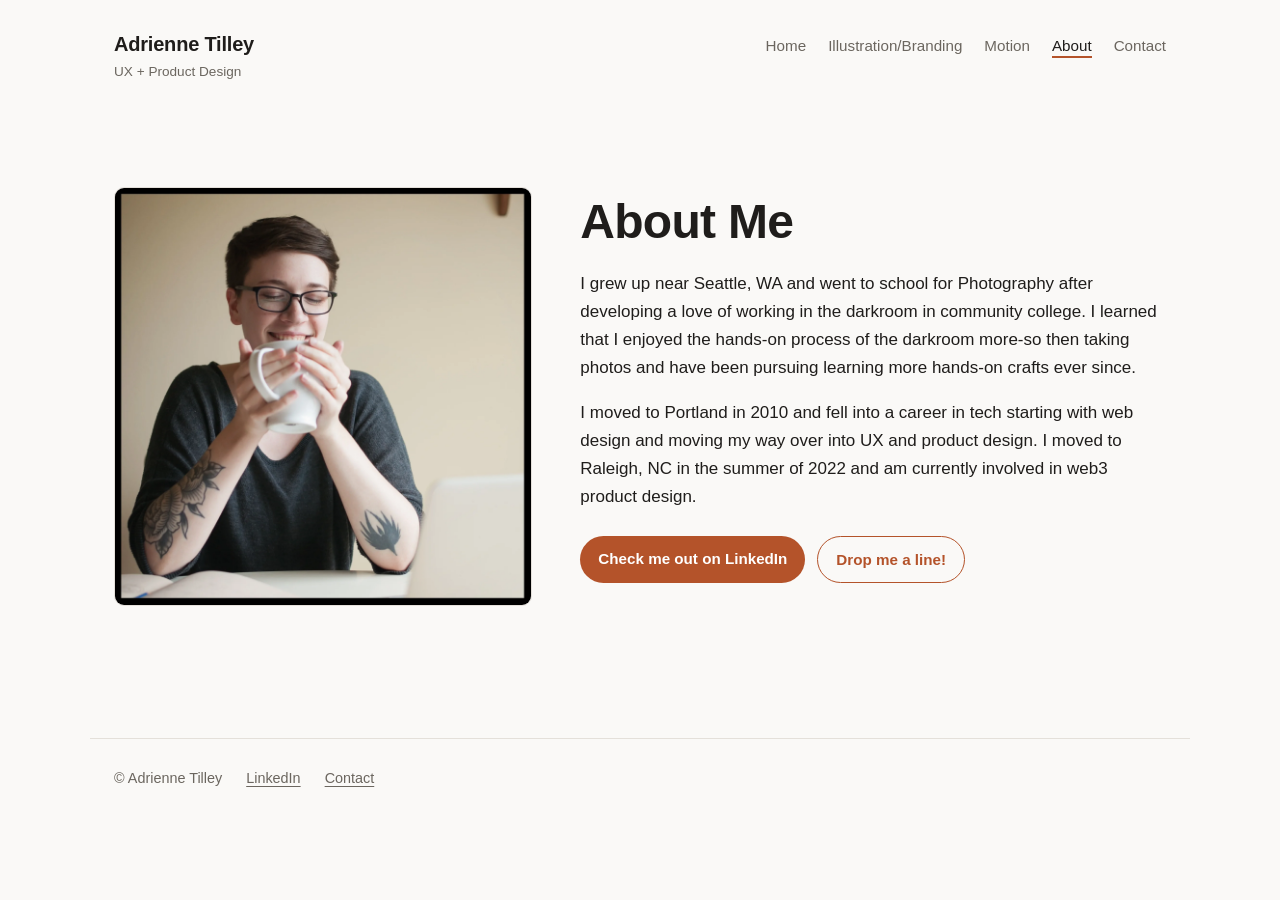
==== about-me/index.html @ 9aed9dcc "Replace old project with static port of adrienne.fyi Plain HTML/CSS port of the Squarespace site for" ====
<!doctype html>
<html lang="en">
<head>
<meta charset="utf-8">
<meta name="viewport" content="width=device-width, initial-scale=1">
<title>About — Adrienne Tilley</title>
<meta name="description" content="About Adrienne Tilley, UX and product designer based in Raleigh, NC.">
<meta property="og:title" content="About — Adrienne Tilley">
<meta property="og:description" content="About Adrienne Tilley, UX and product designer based in Raleigh, NC.">
<meta property="og:type" content="website">
<link rel="stylesheet" href="../style.css">
</head>
<body>
<header class="site-header">
  <a class="brand" href="../"><span class="name">Adrienne Tilley</span><span class="tag">UX + Product Design</span></a>
  <nav><a href="../">Home</a><a href="../illustration/">Illustration/Branding</a><a href="../motion/">Motion</a><a href="../about-me/" aria-current="page">About</a><a href="../contact-us/">Contact</a></nav>
</header>
<main>

<div class="about">
  <figure><img src="../images/adrienne-photo-154424.jpg" alt="Photo of Adrienne Tilley" loading="lazy"></figure>
  <div>
    <h1>About Me</h1>
    <p>I grew up near Seattle, WA and went to school for Photography after developing a love of working in the darkroom in community college. I learned that I enjoyed the hands-on process of the darkroom more-so then taking photos and have been pursuing learning more hands-on crafts ever since.</p>
    <p>I moved to Portland in 2010 and fell into a career in tech starting with web design and moving my way over into UX and product design. I moved to Raleigh, NC in the summer of 2022 and am currently involved in web3 product design.</p>
    <p class="actions"><a class="btn" href="https://www.linkedin.com/in/adrienne-tilley-713a1211a/">Check me out on LinkedIn</a> <a class="btn ghost" href="../contact-us/">Drop me a line!</a></p>
  </div>
</div>

</main>
<footer class="site-footer">
  <span>© Adrienne Tilley</span>
  <a href="https://www.linkedin.com/in/adrienne-tilley-713a1211a/">LinkedIn</a>
  <a href="../contact-us/">Contact</a>
</footer>
<script src="../lightbox.js" defer></script>
</body>
</html>
---- style.css ----
:root {
  --bg: #faf9f7;
  --surface: #ffffff;
  --text: #1f1d1b;
  --muted: #6b665f;
  --line: #e4e0da;
  --accent: #b4532a;
  --radius: 10px;
  --read: 720px;
  --wide: 1100px;
  color-scheme: light dark;
}
@media (prefers-color-scheme: dark) {
  :root {
    --bg: #161514;
    --surface: #1f1e1c;
    --text: #ece8e2;
    --muted: #a39d94;
    --line: #34312d;
    --accent: #e08559;
  }
}

* { box-sizing: border-box; }
html { -webkit-text-size-adjust: 100%; }
body {
  margin: 0;
  background: var(--bg);
  color: var(--text);
  font: 17px/1.65 -apple-system, BlinkMacSystemFont, "Segoe UI", Inter, Roboto, sans-serif;
}
a { color: var(--accent); text-underline-offset: 3px; }
img { max-width: 100%; height: auto; display: block; }

/* header */
.site-header {
  max-width: var(--wide);
  margin: 0 auto;
  padding: 28px 24px;
  display: flex;
  flex-wrap: wrap;
  gap: 16px 32px;
  align-items: baseline;
  justify-content: space-between;
}
.brand { text-decoration: none; color: var(--text); display: flex; flex-direction: column; }
.brand .name { font-weight: 700; font-size: 1.25rem; letter-spacing: -0.01em; }
.brand .tag { color: var(--muted); font-size: 0.85rem; }
.site-header nav { display: flex; flex-wrap: wrap; gap: 6px 22px; font-size: 0.95rem; }
.site-header nav a { color: var(--muted); text-decoration: none; }
.site-header nav a:hover, .site-header nav a[aria-current="page"] { color: var(--text); }
.site-header nav a[aria-current="page"] { box-shadow: inset 0 -2px 0 var(--accent); }

/* layout: text column, media wider */
main { max-width: var(--wide); margin: 0 auto; padding: 8px 24px 64px; }
main > *, main section > *, .job > * { max-width: var(--read); margin-left: auto; margin-right: auto; }
main figure, .grid, .masonry, .card, .about, .hero-media { max-width: var(--wide); }

h1, h2, h3, h4 { line-height: 1.2; letter-spacing: -0.015em; }
h1 { font-size: clamp(2rem, 5vw, 3rem); margin: 0.6em auto 0.4em; }
h2 { font-size: 1.6rem; margin-top: 2em; }
h3 { font-size: 1.2rem; margin-top: 1.8em; }
h4 { font-size: 1.05rem; margin-top: 1.6em; }
.lede { font-size: 1.15rem; color: var(--muted); }
.dates, .dates-inline { color: var(--muted); font-size: 0.9rem; font-weight: 400; }
.dates { margin-top: -0.4em; }
.dates-inline { margin-left: 0.4em; letter-spacing: 0; }
.org { color: var(--muted); font-weight: 400; }
.org::before { content: "· "; }
.hint { color: var(--muted); font-size: 0.9rem; }
hr { border: 0; border-top: 1px solid var(--line); margin: 3em auto; }

.section-title {
  font-size: 0.8rem; text-transform: uppercase; letter-spacing: 0.12em;
  color: var(--muted); border-top: 1px solid var(--line); padding-top: 1.2em; margin-top: 3.5em;
}
.job { margin: 2.5em 0; }
.job h3 { margin-top: 0; }

/* hero */
.hero { padding-top: 12px; }
.hero-media { margin: 0 auto 8px; }
.hero-media img { margin: 0 auto; max-height: 420px; width: auto; }

/* figures */
figure { margin: 2em auto; }
figure img { border-radius: var(--radius); border: 1px solid var(--line); background: var(--surface); width: 100%; }
figcaption { color: var(--muted); font-size: 0.88rem; margin-top: 0.6em; text-align: center; }
.zoom { cursor: zoom-in; display: block; }

.grid { display: grid; gap: 16px; margin: 2em auto; }
.grid figure { margin: 0; }
.cols-2 { grid-template-columns: repeat(2, 1fr); }
.cols-3 { grid-template-columns: repeat(3, 1fr); }
.cols-4 { grid-template-columns: repeat(4, 1fr); }
@media (max-width: 720px) {
  .cols-3, .cols-4 { grid-template-columns: repeat(2, 1fr); }
}
@media (max-width: 480px) {
  .grid { grid-template-columns: 1fr; }
}

.masonry { columns: 3 280px; column-gap: 16px; margin: 2em auto; }
.masonry figure { break-inside: avoid; margin: 0 0 16px; }

/* project cards */
.card {
  display: block; margin: 1.5em auto; text-decoration: none; color: var(--text);
  border: 1px solid var(--line); border-radius: var(--radius); overflow: hidden; background: var(--surface);
  transition: transform .15s ease, box-shadow .15s ease;
}
.card:hover { transform: translateY(-2px); box-shadow: 0 8px 24px rgba(0,0,0,.08); }
.card img { width: 100%; }
.card-label { display: flex; justify-content: space-between; gap: 12px; padding: 14px 18px; font-weight: 600; }
.card-label .arrow { color: var(--accent); white-space: nowrap; }

/* facts list */
.facts { display: grid; gap: 12px; margin: 1.5em auto; }
.facts div { border-left: 3px solid var(--accent); padding-left: 14px; }
.facts dt { font-size: 0.8rem; text-transform: uppercase; letter-spacing: 0.08em; color: var(--muted); }
.facts dd { margin: 0; }

/* about / contact */
.about { display: grid; grid-template-columns: minmax(0, 1fr) minmax(0, 1.4fr); gap: 48px; align-items: center; margin: 2em auto; }
.about h1 { margin-top: 0; }
@media (max-width: 760px) { .about { grid-template-columns: 1fr; gap: 16px; } }
.actions { display: flex; flex-wrap: wrap; gap: 12px; margin-top: 1.5em; }
.btn { display: inline-block; padding: 10px 18px; border-radius: 999px; background: var(--accent); color: #fff; text-decoration: none; font-weight: 600; font-size: 0.95rem; }
.btn.ghost { background: transparent; color: var(--accent); border: 1.5px solid var(--accent); }

/* motion placeholders */
.video-placeholder {
  aspect-ratio: 16 / 9; display: grid; place-items: center; border-radius: var(--radius);
  background: var(--surface); border: 1px dashed var(--line); color: var(--muted);
}
.video iframe { width: 100%; aspect-ratio: 16 / 9; height: auto; border: 0; border-radius: var(--radius); }

/* footer */
.site-footer {
  max-width: var(--wide); margin: 0 auto; padding: 28px 24px 40px; border-top: 1px solid var(--line);
  display: flex; flex-wrap: wrap; gap: 8px 24px; color: var(--muted); font-size: 0.9rem;
}
.site-footer a { color: var(--muted); }

/* lightbox */
.lightbox {
  position: fixed; inset: 0; background: rgba(10,10,10,.88); display: grid; place-items: center;
  padding: 24px; z-index: 100; cursor: zoom-out;
}
.lightbox img { max-width: 100%; max-height: 100%; width: auto; border-radius: 6px; }
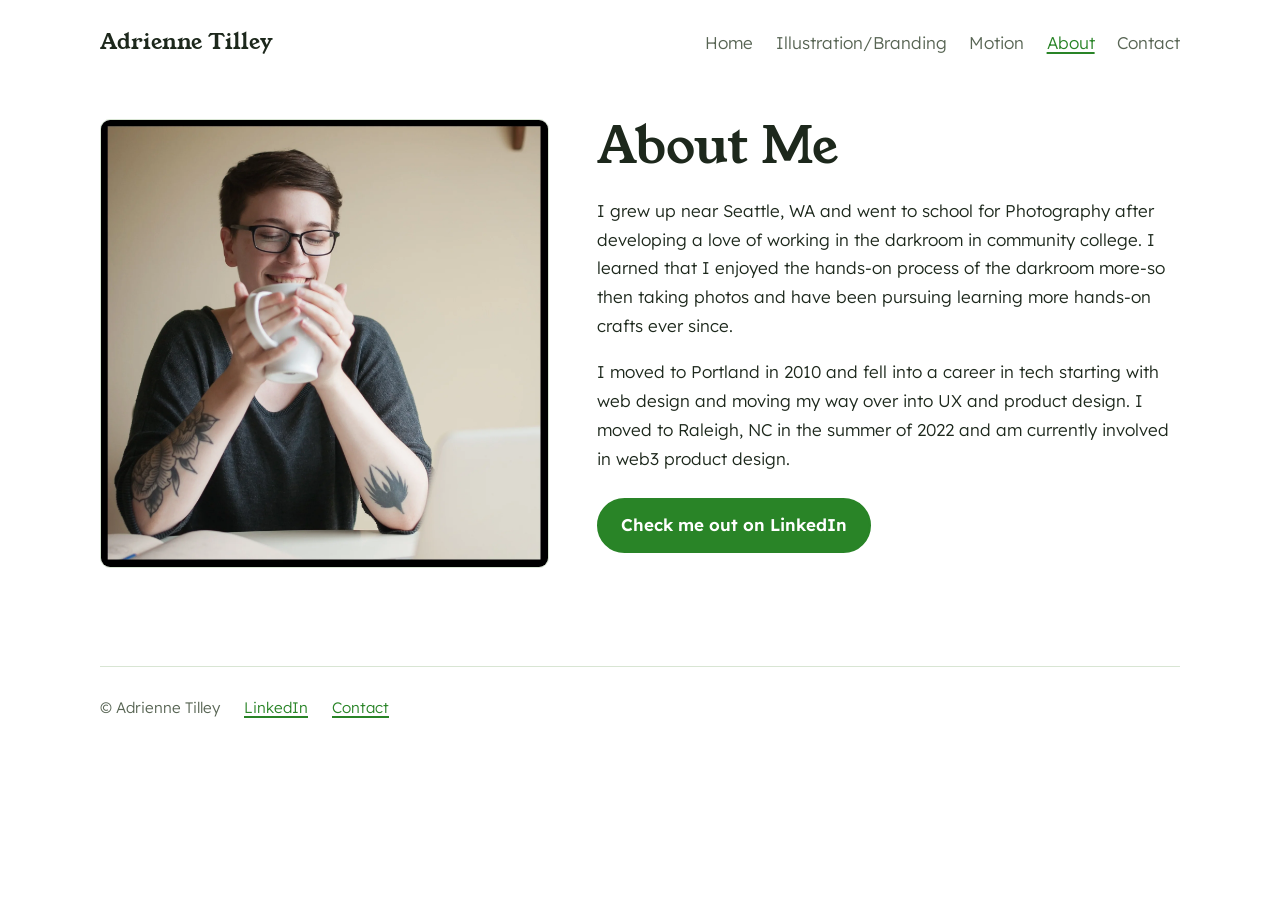
==== commit 41025ab8: "Refresh site design around the waving-cats illustration Light-only theme using the drawing's ink gre" ====
--- a/about-me/index.html
+++ b/about-me/index.html
@@ -8,11 +8,14 @@
 <meta property="og:title" content="About — Adrienne Tilley">
 <meta property="og:description" content="About Adrienne Tilley, UX and product designer based in Raleigh, NC.">
 <meta property="og:type" content="website">
+<link rel="preconnect" href="https://fonts.googleapis.com">
+<link rel="preconnect" href="https://fonts.gstatic.com" crossorigin>
+<link rel="stylesheet" href="https://fonts.googleapis.com/css2?family=Lexend:wght@300;400;600&family=Young+Serif&display=swap">
 <link rel="stylesheet" href="../style.css">
 </head>
 <body>
 <header class="site-header">
-  <a class="brand" href="../"><span class="name">Adrienne Tilley</span><span class="tag">UX + Product Design</span></a>
+  <a class="brand" href="../">Adrienne Tilley</a>
   <nav><a href="../">Home</a><a href="../illustration/">Illustration/Branding</a><a href="../motion/">Motion</a><a href="../about-me/" aria-current="page">About</a><a href="../contact-us/">Contact</a></nav>
 </header>
 <main>
@@ -23,7 +26,7 @@
     <h1>About Me</h1>
     <p>I grew up near Seattle, WA and went to school for Photography after developing a love of working in the darkroom in community college. I learned that I enjoyed the hands-on process of the darkroom more-so then taking photos and have been pursuing learning more hands-on crafts ever since.</p>
     <p>I moved to Portland in 2010 and fell into a career in tech starting with web design and moving my way over into UX and product design. I moved to Raleigh, NC in the summer of 2022 and am currently involved in web3 product design.</p>
-    <p class="actions"><a class="btn" href="https://www.linkedin.com/in/adrienne-tilley-713a1211a/">Check me out on LinkedIn</a> <a class="btn ghost" href="../contact-us/">Drop me a line!</a></p>
+    <p class="actions"><a class="btn" href="https://www.linkedin.com/in/adrienne-tilley-713a1211a/">Check me out on LinkedIn</a></p>
   </div>
 </div>
 
--- a/style.css
+++ b/style.css
@@ -1,150 +1,180 @@
+/* adrienne.fyi — colors pulled from the waving-cats drawing */
 :root {
-  --bg: #faf9f7;
-  --surface: #ffffff;
-  --text: #1f1d1b;
-  --muted: #6b665f;
-  --line: #e4e0da;
-  --accent: #b4532a;
-  --radius: 10px;
-  --read: 720px;
-  --wide: 1100px;
-  color-scheme: light dark;
-}
-@media (prefers-color-scheme: dark) {
-  :root {
-    --bg: #161514;
-    --surface: #1f1e1c;
-    --text: #ece8e2;
-    --muted: #a39d94;
-    --line: #34312d;
-    --accent: #e08559;
-  }
+  --paper: #ffffff;      /* matches the GIF background exactly */
+  --ink: #298427;        /* the drawing's line color */
+  --ink-deep: #1c6a1b;   /* hover / pressed */
+  --text: #1d281c;       /* green-tinted near-black */
+  --muted: #586554;
+  --rule: #d8e5d3;
+  --wash: #f1f7ee;
+  --round: 18px;         /* echoes the soft, round cat heads */
+  --read: 40rem;
+  --wide: 70rem;
+  --serif: "Young Serif", Georgia, serif;
+  --sans: "Lexend", -apple-system, "Segoe UI", sans-serif;
+  color-scheme: light;
 }
 
 * { box-sizing: border-box; }
 html { -webkit-text-size-adjust: 100%; }
 body {
   margin: 0;
-  background: var(--bg);
+  background: var(--paper);
   color: var(--text);
-  font: 17px/1.65 -apple-system, BlinkMacSystemFont, "Segoe UI", Inter, Roboto, sans-serif;
+  font: 300 1.0625rem/1.7 var(--sans);
 }
-a { color: var(--accent); text-underline-offset: 3px; }
 img { max-width: 100%; height: auto; display: block; }
 
-/* header */
+a { color: var(--ink); text-decoration-thickness: 1.5px; text-underline-offset: 0.2em; }
+a:hover { color: var(--ink-deep); text-decoration-thickness: 2.5px; }
+:focus-visible { outline: 2.5px solid var(--ink); outline-offset: 3px; border-radius: 4px; }
+
+h1, h2, h3, h4 { font-family: var(--serif); font-weight: 400; line-height: 1.15; color: var(--text); }
+h1 { font-size: clamp(2.2rem, 5vw, 3.2rem); margin: 1.2em 0 0.4em; }
+h2 { font-size: 1.75rem; margin: 2.2em 0 0.6em; }
+h3 { font-size: 1.3rem; margin: 1.8em 0 0.4em; }
+h4 { font-size: 1.1rem; margin: 1.6em 0 0.3em; }
+p, ul, ol { margin: 0 0 1em; }
+li { margin-bottom: 0.4em; }
+strong, b { font-weight: 600; }
+hr { border: 0; border-top: 1.5px solid var(--rule); margin: 3.5em 0; }
+
+/* ---------- header ---------- */
 .site-header {
   max-width: var(--wide);
   margin: 0 auto;
-  padding: 28px 24px;
+  padding: 1.5rem 1.25rem;
   display: flex;
   flex-wrap: wrap;
-  gap: 16px 32px;
   align-items: baseline;
   justify-content: space-between;
+  gap: 0.75rem 2rem;
 }
-.brand { text-decoration: none; color: var(--text); display: flex; flex-direction: column; }
-.brand .name { font-weight: 700; font-size: 1.25rem; letter-spacing: -0.01em; }
-.brand .tag { color: var(--muted); font-size: 0.85rem; }
-.site-header nav { display: flex; flex-wrap: wrap; gap: 6px 22px; font-size: 0.95rem; }
-.site-header nav a { color: var(--muted); text-decoration: none; }
-.site-header nav a:hover, .site-header nav a[aria-current="page"] { color: var(--text); }
-.site-header nav a[aria-current="page"] { box-shadow: inset 0 -2px 0 var(--accent); }
+.site-header.is-home { justify-content: flex-end; }
+.brand { font-family: var(--serif); font-size: 1.35rem; color: var(--text); text-decoration: none; }
+.brand:hover { color: var(--ink); }
+.site-header nav { display: flex; flex-wrap: wrap; gap: 0.25rem 1.4rem; }
+.site-header nav a { color: var(--muted); text-decoration: none; padding: 0.2em 0; }
+.site-header nav a:hover { color: var(--ink); }
+.site-header nav a[aria-current="page"] { color: var(--ink); text-decoration: underline; text-decoration-thickness: 2px; }
 
-/* layout: text column, media wider */
-main { max-width: var(--wide); margin: 0 auto; padding: 8px 24px 64px; }
-main > *, main section > *, .job > * { max-width: var(--read); margin-left: auto; margin-right: auto; }
-main figure, .grid, .masonry, .card, .about, .hero-media { max-width: var(--wide); }
+/* ---------- main column ---------- */
+main { max-width: var(--wide); margin: 0 auto; padding: 0 1.25rem 4rem; }
+main > :where(h1, h2, h3, h4, p, ul, ol, dl, hr) { max-width: var(--read); }
 
-h1, h2, h3, h4 { line-height: 1.2; letter-spacing: -0.015em; }
-h1 { font-size: clamp(2rem, 5vw, 3rem); margin: 0.6em auto 0.4em; }
-h2 { font-size: 1.6rem; margin-top: 2em; }
-h3 { font-size: 1.2rem; margin-top: 1.8em; }
-h4 { font-size: 1.05rem; margin-top: 1.6em; }
-.lede { font-size: 1.15rem; color: var(--muted); }
-.dates, .dates-inline { color: var(--muted); font-size: 0.9rem; font-weight: 400; }
-.dates { margin-top: -0.4em; }
-.dates-inline { margin-left: 0.4em; letter-spacing: 0; }
-.org { color: var(--muted); font-weight: 400; }
-.org::before { content: "· "; }
-.hint { color: var(--muted); font-size: 0.9rem; }
-hr { border: 0; border-top: 1px solid var(--line); margin: 3em auto; }
+/* ---------- home hero ---------- */
+.hero { padding: 1rem 0 0; max-width: var(--read); }
+.hero-cats { width: min(100%, 25rem); margin-left: -0.6rem; }
+.hero-name { font-size: clamp(2.8rem, 8vw, 4.4rem); margin: 0.35em 0 0; letter-spacing: -0.01em; }
+.hero-role { font-family: var(--serif); font-size: 1.35rem; color: var(--ink); margin: 0.25em 0 1.1em; }
+.lede { font-size: 1.2rem; line-height: 1.6; color: var(--muted); max-width: var(--read); }
 
-.section-title {
-  font-size: 0.8rem; text-transform: uppercase; letter-spacing: 0.12em;
-  color: var(--muted); border-top: 1px solid var(--line); padding-top: 1.2em; margin-top: 3.5em;
+/* ---------- timeline (home) ---------- */
+.section-title { font-size: 1.9rem; margin-top: 1.6em; padding-top: 0.9em; border-top: 1.5px solid var(--rule); max-width: none; }
+.job {
+  display: grid;
+  grid-template-columns: 10rem minmax(0, var(--read));
+  gap: 0 2.5rem;
+  margin: 2.6rem 0;
 }
-.job { margin: 2.5em 0; }
-.job h3 { margin-top: 0; }
+.when { color: var(--muted); font-size: 0.95rem; margin: 0.35em 0 0; }
+.what > h3 { margin-top: 0; }
+.what > :last-child { margin-bottom: 0; }
+.role { color: var(--ink); font-weight: 600; margin: -0.2em 0 0.7em; }
+@media (max-width: 760px) {
+  .job { grid-template-columns: 1fr; }
+  .when { margin: 0 0 0.3em; }
+}
 
-/* hero */
-.hero { padding-top: 12px; }
-.hero-media { margin: 0 auto 8px; }
-.hero-media img { margin: 0 auto; max-height: 420px; width: auto; }
+/* case-study links: outlined like the drawings */
+.case {
+  display: block;
+  margin: 1.5rem 0 0.5rem;
+  text-decoration: none;
+  color: var(--text);
+}
+.case img {
+  border: 2px solid var(--ink);
+  border-radius: var(--round);
+  background: var(--paper);
+}
+.case-label { display: block; font-family: var(--serif); font-size: 1.1rem; margin-top: 0.7rem; }
+.case-cta { color: var(--ink); text-decoration: underline; text-decoration-thickness: 1.5px; text-underline-offset: 0.2em; }
+.case:hover img { border-color: var(--ink-deep); border-width: 3px; margin: -1px; }
+.case:hover .case-cta { color: var(--ink-deep); text-decoration-thickness: 2.5px; }
 
-/* figures */
-figure { margin: 2em auto; }
-figure img { border-radius: var(--radius); border: 1px solid var(--line); background: var(--surface); width: 100%; }
-figcaption { color: var(--muted); font-size: 0.88rem; margin-top: 0.6em; text-align: center; }
+/* ---------- figures ---------- */
+figure { margin: 2.2rem 0; }
+.what figure { margin: 1.5rem 0; }
+figure img { width: 100%; border: 1.5px solid var(--rule); border-radius: 10px; background: var(--paper); }
+figcaption { color: var(--muted); font-size: 0.92rem; margin-top: 0.6rem; max-width: var(--read); }
 .zoom { cursor: zoom-in; display: block; }
 
-.grid { display: grid; gap: 16px; margin: 2em auto; }
+.grid { display: grid; gap: 1rem; margin: 2.2rem 0; }
 .grid figure { margin: 0; }
-.cols-2 { grid-template-columns: repeat(2, 1fr); }
-.cols-3 { grid-template-columns: repeat(3, 1fr); }
-.cols-4 { grid-template-columns: repeat(4, 1fr); }
-@media (max-width: 720px) {
-  .cols-3, .cols-4 { grid-template-columns: repeat(2, 1fr); }
+.cols-2 { grid-template-columns: repeat(2, minmax(0, 1fr)); }
+.cols-3 { grid-template-columns: repeat(3, minmax(0, 1fr)); }
+.cols-4 { grid-template-columns: repeat(4, minmax(0, 1fr)); }
+@media (max-width: 760px) { .cols-3, .cols-4 { grid-template-columns: repeat(2, minmax(0, 1fr)); } }
+@media (max-width: 480px) { .grid { grid-template-columns: 1fr; } }
+
+.masonry { columns: 3 17rem; column-gap: 1rem; margin: 2.2rem 0; }
+.masonry figure { break-inside: avoid; margin: 0 0 1rem; }
+
+.hint { color: var(--muted); }
+.dates-inline { font-family: var(--sans); font-size: 1rem; color: var(--muted); margin-left: 0.4em; }
+
+/* ---------- case study facts (Yeeter) ---------- */
+.facts { display: grid; gap: 1rem; margin: 1.5rem 0 2rem; padding: 1.25rem 1.5rem; background: var(--wash); border-radius: var(--round); }
+.facts dt { font-weight: 600; color: var(--ink); }
+.facts dd { margin: 0; }
+
+/* ---------- about / contact ---------- */
+.about {
+  display: grid;
+  grid-template-columns: minmax(0, 1fr) minmax(0, 1.3fr);
+  gap: 3rem;
+  align-items: center;
+  margin: 2rem 0;
 }
-@media (max-width: 480px) {
-  .grid { grid-template-columns: 1fr; }
+.about figure { margin: 0; }
+.about h1 { margin-top: 0; }
+@media (max-width: 760px) { .about { grid-template-columns: 1fr; gap: 1.5rem; } }
+.actions { display: flex; flex-wrap: wrap; gap: 0.75rem; margin-top: 1.5rem; }
+.btn {
+  display: inline-block;
+  padding: 0.65em 1.3em;
+  border: 2px solid var(--ink);
+  border-radius: 999px;
+  background: var(--ink);
+  color: #fff;
+  font-weight: 600;
+  text-decoration: none;
+}
+.btn:hover { background: var(--ink-deep); border-color: var(--ink-deep); color: #fff; }
+.btn.ghost { background: var(--paper); color: var(--ink); }
+.btn.ghost:hover { background: var(--wash); color: var(--ink-deep); }
+
+/* ---------- motion ---------- */
+.video-placeholder {
+  aspect-ratio: 16 / 9; display: grid; place-items: center;
+  border: 2px dashed var(--rule); border-radius: var(--round); color: var(--muted);
+}
+.video iframe { width: 100%; aspect-ratio: 16 / 9; height: auto; border: 0; border-radius: var(--round); }
+
+/* ---------- footer ---------- */
+.site-footer {
+  width: calc(100% - 2.5rem); max-width: calc(var(--wide) - 2.5rem); margin: 0 auto; padding: 1.75rem 0 2.5rem;
+  border-top: 1.5px solid var(--rule);
+  display: flex; flex-wrap: wrap; gap: 0.5rem 1.5rem; color: var(--muted); font-size: 0.95rem;
 }
 
-.masonry { columns: 3 280px; column-gap: 16px; margin: 2em auto; }
-.masonry figure { break-inside: avoid; margin: 0 0 16px; }
+/* ---------- lightbox ---------- */
+.lightbox {
+  position: fixed; inset: 0; z-index: 100; padding: 1.5rem;
+  display: grid; place-items: center; cursor: zoom-out;
+  background: rgba(255, 255, 255, 0.96);
+}
+.lightbox img { max-width: 100%; max-height: 100%; width: auto; border: 1.5px solid var(--rule); border-radius: 10px; }
 
-/* project cards */
-.card {
-  display: block; margin: 1.5em auto; text-decoration: none; color: var(--text);
-  border: 1px solid var(--line); border-radius: var(--radius); overflow: hidden; background: var(--surface);
-  transition: transform .15s ease, box-shadow .15s ease;
-}
-.card:hover { transform: translateY(-2px); box-shadow: 0 8px 24px rgba(0,0,0,.08); }
-.card img { width: 100%; }
-.card-label { display: flex; justify-content: space-between; gap: 12px; padding: 14px 18px; font-weight: 600; }
-.card-label .arrow { color: var(--accent); white-space: nowrap; }
-
-/* facts list */
-.facts { display: grid; gap: 12px; margin: 1.5em auto; }
-.facts div { border-left: 3px solid var(--accent); padding-left: 14px; }
-.facts dt { font-size: 0.8rem; text-transform: uppercase; letter-spacing: 0.08em; color: var(--muted); }
-.facts dd { margin: 0; }
-
-/* about / contact */
-.about { display: grid; grid-template-columns: minmax(0, 1fr) minmax(0, 1.4fr); gap: 48px; align-items: center; margin: 2em auto; }
-.about h1 { margin-top: 0; }
-@media (max-width: 760px) { .about { grid-template-columns: 1fr; gap: 16px; } }
-.actions { display: flex; flex-wrap: wrap; gap: 12px; margin-top: 1.5em; }
-.btn { display: inline-block; padding: 10px 18px; border-radius: 999px; background: var(--accent); color: #fff; text-decoration: none; font-weight: 600; font-size: 0.95rem; }
-.btn.ghost { background: transparent; color: var(--accent); border: 1.5px solid var(--accent); }
-
-/* motion placeholders */
-.video-placeholder {
-  aspect-ratio: 16 / 9; display: grid; place-items: center; border-radius: var(--radius);
-  background: var(--surface); border: 1px dashed var(--line); color: var(--muted);
-}
-.video iframe { width: 100%; aspect-ratio: 16 / 9; height: auto; border: 0; border-radius: var(--radius); }
-
-/* footer */
-.site-footer {
-  max-width: var(--wide); margin: 0 auto; padding: 28px 24px 40px; border-top: 1px solid var(--line);
-  display: flex; flex-wrap: wrap; gap: 8px 24px; color: var(--muted); font-size: 0.9rem;
-}
-.site-footer a { color: var(--muted); }
-
-/* lightbox */
-.lightbox {
-  position: fixed; inset: 0; background: rgba(10,10,10,.88); display: grid; place-items: center;
-  padding: 24px; z-index: 100; cursor: zoom-out;
-}
-.lightbox img { max-width: 100%; max-height: 100%; width: auto; border-radius: 6px; }
+@media (prefers-reduced-motion: reduce) { * { transition: none !important; } }
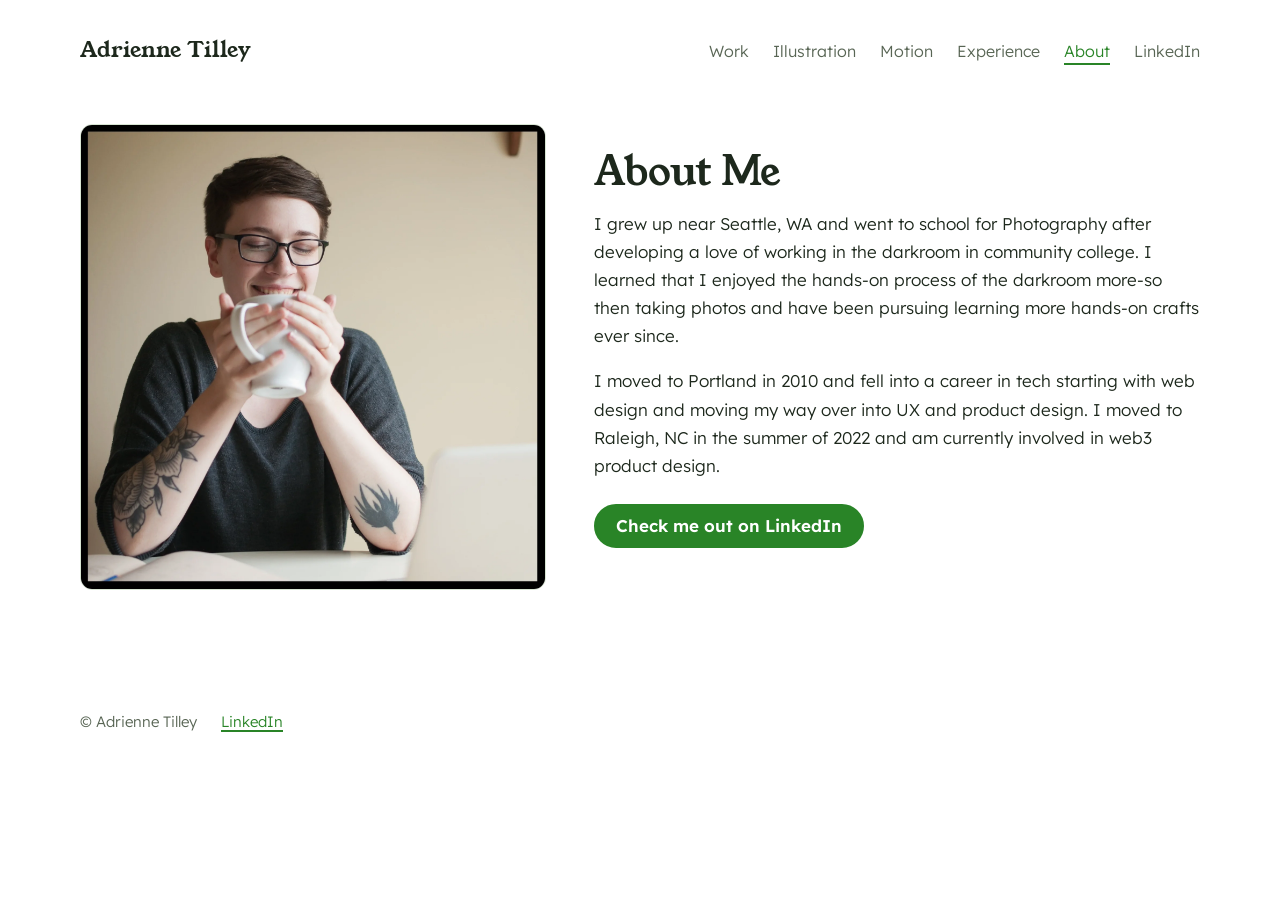
==== commit 8aad275b: "Ship homepage option D with shared header and mobile menu Case studies first with outcomes, sketchbo" ====
--- a/about-me/index.html
+++ b/about-me/index.html
@@ -14,11 +14,14 @@
 <link rel="stylesheet" href="../style.css">
 </head>
 <body>
-<header class="site-header">
-  <a class="brand" href="../">Adrienne Tilley</a>
-  <nav><a href="../">Home</a><a href="../illustration/">Illustration/Branding</a><a href="../motion/">Motion</a><a href="../about-me/" aria-current="page">About</a><a href="../contact-us/">Contact</a></nav>
+<header class="site-header"><div class="m-bar"><button type="button" class="m-open" aria-expanded="false" aria-controls="m-menu">Menu</button></div>
+<div class="m-menu" id="m-menu" hidden>
+  <div class="m-top"><button type="button" class="m-close"><svg aria-hidden="true" width="14" height="14" viewBox="0 0 14 14" fill="none" stroke="currentColor" stroke-width="2" stroke-linecap="round"><path d="M2 2l10 10M12 2L2 12"/></svg>Close</button></div>
+  <nav class="m-links" aria-label="Main"><a href="../#work" class="m-item">Work</a><a href="../illustration/" class="m-item">Illustration</a><a href="../motion/" class="m-item">Motion</a><a href="../#experience" class="m-item">Experience</a><a href="../about-me/" class="m-item" aria-current="page">About</a><a href="https://www.linkedin.com/in/adrienne-tilley-713a1211a/" class="m-item">LinkedIn</a></nav>
+</div>
+<div class="top"><a class="brand" href="../">Adrienne Tilley</a><nav class="d-nav" aria-label="Main"><a href="../#work">Work</a><a href="../illustration/">Illustration</a><a href="../motion/">Motion</a><a href="../#experience">Experience</a><a href="../about-me/" aria-current="page">About</a><a href="https://www.linkedin.com/in/adrienne-tilley-713a1211a/">LinkedIn</a></nav></div>
 </header>
-<main>
+<main class="inner">
 
 <div class="about">
   <figure><img src="../images/adrienne-photo-154424.jpg" alt="Photo of Adrienne Tilley" loading="lazy"></figure>
@@ -34,8 +37,7 @@
 <footer class="site-footer">
   <span>© Adrienne Tilley</span>
   <a href="https://www.linkedin.com/in/adrienne-tilley-713a1211a/">LinkedIn</a>
-  <a href="../contact-us/">Contact</a>
 </footer>
-<script src="../lightbox.js" defer></script>
+<script src="../site.js" defer></script>
 </body>
 </html>
--- a/style.css
+++ b/style.css
@@ -1,180 +1,248 @@
-/* adrienne.fyi — colors pulled from the waving-cats drawing */
+/* adrienne.fyi — option D. Colors from the waving-cats drawing. */
 :root {
-  --paper: #ffffff;      /* matches the GIF background exactly */
+  --paper: #ffffff;
   --ink: #298427;        /* the drawing's line color */
-  --ink-deep: #1c6a1b;   /* hover / pressed */
-  --text: #1d281c;       /* green-tinted near-black */
+  --ink-deep: #1c6a1b;
+  --text: #1d281c;
   --muted: #586554;
   --rule: #d8e5d3;
   --wash: #f1f7ee;
-  --round: 18px;         /* echoes the soft, round cat heads */
-  --read: 40rem;
-  --wide: 70rem;
   --serif: "Young Serif", Georgia, serif;
   --sans: "Lexend", -apple-system, "Segoe UI", sans-serif;
+  --col: 1120px;         /* one alignment edge for everything */
+  --gutter: 24px;
+  --section: 96px;
   color-scheme: light;
 }
+@media (max-width: 900px) {
+  :root { --gutter: 20px; --section: 56px; }
+}
 
 * { box-sizing: border-box; }
-html { -webkit-text-size-adjust: 100%; }
-body {
-  margin: 0;
-  background: var(--paper);
-  color: var(--text);
-  font: 300 1.0625rem/1.7 var(--sans);
-}
+html { -webkit-text-size-adjust: 100%; scroll-behavior: smooth; }
+@media (prefers-reduced-motion: reduce) { html { scroll-behavior: auto; } }
+body { margin: 0; overflow-x: clip; background: var(--paper); color: var(--text); font: 300 17px/1.65 var(--sans); }
 img { max-width: 100%; height: auto; display: block; }
-
 a { color: var(--ink); text-decoration-thickness: 1.5px; text-underline-offset: 0.2em; }
-a:hover { color: var(--ink-deep); text-decoration-thickness: 2.5px; }
+a:hover { color: var(--ink-deep); }
 :focus-visible { outline: 2.5px solid var(--ink); outline-offset: 3px; border-radius: 4px; }
-
-h1, h2, h3, h4 { font-family: var(--serif); font-weight: 400; line-height: 1.15; color: var(--text); }
-h1 { font-size: clamp(2.2rem, 5vw, 3.2rem); margin: 1.2em 0 0.4em; }
-h2 { font-size: 1.75rem; margin: 2.2em 0 0.6em; }
-h3 { font-size: 1.3rem; margin: 1.8em 0 0.4em; }
-h4 { font-size: 1.1rem; margin: 1.6em 0 0.3em; }
+strong, b { font-weight: 600; }
 p, ul, ol { margin: 0 0 1em; }
 li { margin-bottom: 0.4em; }
-strong, b { font-weight: 600; }
-hr { border: 0; border-top: 1.5px solid var(--rule); margin: 3.5em 0; }
+hr { border: 0; border-top: 1.5px solid var(--rule); margin: 56px 0; }
+
+/* type scale: H1 40 / H2 30 / H3 22 */
+h1, h2, h3, h4 { font-family: var(--serif); font-weight: 400; color: var(--text); text-wrap: balance; }
+h1 { font-size: 40px; line-height: 1.1; margin: 0 0 16px; }
+h2 { font-size: 30px; line-height: 1.2; margin: 56px 0 16px; }
+h3 { font-size: 22px; line-height: 1.25; margin: 40px 0 8px; }
+h4 { font-size: 18px; line-height: 1.3; margin: 32px 0 8px; }
+@media (max-width: 900px) {
+  h1 { font-size: 34px; }
+  h2 { font-size: 26px; }
+  h3 { font-size: 20px; }
+}
 
 /* ---------- header ---------- */
-.site-header {
-  max-width: var(--wide);
+.top {
+  max-width: calc(var(--col) + 2 * var(--gutter));
   margin: 0 auto;
-  padding: 1.5rem 1.25rem;
-  display: flex;
-  flex-wrap: wrap;
-  align-items: baseline;
-  justify-content: space-between;
-  gap: 0.75rem 2rem;
-}
-.site-header.is-home { justify-content: flex-end; }
-.brand { font-family: var(--serif); font-size: 1.35rem; color: var(--text); text-decoration: none; }
+  padding: 32px var(--gutter) 0;
+  display: flex; flex-wrap: wrap; align-items: baseline; justify-content: space-between; gap: 12px 40px;
+}
+.brand { font-family: var(--serif); font-size: 22px; color: var(--text); text-decoration: none; }
 .brand:hover { color: var(--ink); }
-.site-header nav { display: flex; flex-wrap: wrap; gap: 0.25rem 1.4rem; }
-.site-header nav a { color: var(--muted); text-decoration: none; padding: 0.2em 0; }
-.site-header nav a:hover { color: var(--ink); }
-.site-header nav a[aria-current="page"] { color: var(--ink); text-decoration: underline; text-decoration-thickness: 2px; }
-
-/* ---------- main column ---------- */
-main { max-width: var(--wide); margin: 0 auto; padding: 0 1.25rem 4rem; }
-main > :where(h1, h2, h3, h4, p, ul, ol, dl, hr) { max-width: var(--read); }
-
-/* ---------- home hero ---------- */
-.hero { padding: 1rem 0 0; max-width: var(--read); }
-.hero-cats { width: min(100%, 25rem); margin-left: -0.6rem; }
-.hero-name { font-size: clamp(2.8rem, 8vw, 4.4rem); margin: 0.35em 0 0; letter-spacing: -0.01em; }
-.hero-role { font-family: var(--serif); font-size: 1.35rem; color: var(--ink); margin: 0.25em 0 1.1em; }
-.lede { font-size: 1.2rem; line-height: 1.6; color: var(--muted); max-width: var(--read); }
-
-/* ---------- timeline (home) ---------- */
-.section-title { font-size: 1.9rem; margin-top: 1.6em; padding-top: 0.9em; border-top: 1.5px solid var(--rule); max-width: none; }
-.job {
-  display: grid;
-  grid-template-columns: 10rem minmax(0, var(--read));
-  gap: 0 2.5rem;
-  margin: 2.6rem 0;
-}
-.when { color: var(--muted); font-size: 0.95rem; margin: 0.35em 0 0; }
-.what > h3 { margin-top: 0; }
-.what > :last-child { margin-bottom: 0; }
-.role { color: var(--ink); font-weight: 600; margin: -0.2em 0 0.7em; }
-@media (max-width: 760px) {
-  .job { grid-template-columns: 1fr; }
-  .when { margin: 0 0 0.3em; }
-}
-
-/* case-study links: outlined like the drawings */
-.case {
-  display: block;
-  margin: 1.5rem 0 0.5rem;
-  text-decoration: none;
-  color: var(--text);
-}
-.case img {
-  border: 2px solid var(--ink);
-  border-radius: var(--round);
-  background: var(--paper);
-}
-.case-label { display: block; font-family: var(--serif); font-size: 1.1rem; margin-top: 0.7rem; }
-.case-cta { color: var(--ink); text-decoration: underline; text-decoration-thickness: 1.5px; text-underline-offset: 0.2em; }
-.case:hover img { border-color: var(--ink-deep); border-width: 3px; margin: -1px; }
-.case:hover .case-cta { color: var(--ink-deep); text-decoration-thickness: 2.5px; }
-
-/* ---------- figures ---------- */
-figure { margin: 2.2rem 0; }
-.what figure { margin: 1.5rem 0; }
-figure img { width: 100%; border: 1.5px solid var(--rule); border-radius: 10px; background: var(--paper); }
-figcaption { color: var(--muted); font-size: 0.92rem; margin-top: 0.6rem; max-width: var(--read); }
+.d-nav { display: flex; flex-wrap: wrap; justify-content: flex-end; gap: 8px 24px; font-size: 16px; }
+.d-nav a { color: var(--muted); text-decoration: none; padding: 4px 0; }
+.d-nav a:hover { color: var(--ink); }
+.d-nav a[aria-current="page"] { color: var(--ink); text-decoration: underline; text-decoration-thickness: 2px; text-underline-offset: 6px; }
+
+/* mobile + tablet portrait: green bar with a centered Menu button */
+.m-bar { display: none; }
+@media (max-width: 900px) {
+  .m-bar { display: flex; justify-content: center; background: var(--ink); padding: 6px var(--gutter); }
+  .d-nav, .top .d-nav { display: none; }
+  .top { padding-top: 24px; }
+}
+.m-open, .m-close {
+  min-height: 44px; padding: 0 16px; border: 0; border-radius: 999px; cursor: pointer;
+  font: 600 16px var(--sans); display: inline-flex; align-items: center; gap: 8px;
+}
+.m-open { background: transparent; color: #fff; }
+.m-close { background: #fff; color: var(--ink-deep); }
+.m-open:focus-visible, .m-close:focus-visible { outline-color: #fff; }
+
+.m-menu {
+  position: fixed; inset: 0; z-index: 50; overflow-y: auto;
+  background: var(--ink); color: #fff;
+  padding: 6px var(--gutter) 40px;
+  display: flex; flex-direction: column;
+}
+.m-menu[hidden] { display: none; }
+.m-top { display: flex; justify-content: center; }
+.m-links { display: flex; flex-direction: column; align-items: flex-end; gap: 12px; margin-top: 72px; text-align: right; }
+.m-links a { font: 300 28px/1.3 var(--sans); color: #fff; text-decoration: none; padding: 2px 0; }
+.m-links a[aria-current="page"] { text-decoration: underline; text-decoration-thickness: 1.5px; text-underline-offset: 6px; }
+.m-links a:hover { color: #fff; text-decoration: underline; }
+
+@keyframes menuSwipe { from { transform: translateX(100%); } to { transform: translateX(0); } }
+@keyframes menuItem { from { opacity: 0; transform: translateX(32px); } to { opacity: 1; transform: translateX(0); } }
+.m-menu.is-open { animation: menuSwipe 420ms cubic-bezier(.22,.8,.24,1) both; }
+.m-menu.is-open .m-item { animation: menuItem 360ms cubic-bezier(.22,.8,.24,1) both; }
+.m-menu.is-open .m-item:nth-child(1) { animation-delay: 180ms; }
+.m-menu.is-open .m-item:nth-child(2) { animation-delay: 230ms; }
+.m-menu.is-open .m-item:nth-child(3) { animation-delay: 280ms; }
+.m-menu.is-open .m-item:nth-child(4) { animation-delay: 330ms; }
+.m-menu.is-open .m-item:nth-child(5) { animation-delay: 380ms; }
+.m-menu.is-open .m-item:nth-child(6) { animation-delay: 430ms; }
+@media (prefers-reduced-motion: reduce) {
+  .m-menu.is-open, .m-menu.is-open .m-item { animation: none; }
+}
+body.menu-open { overflow: hidden; }
+
+/* ---------- layout ---------- */
+main { max-width: calc(var(--col) + 2 * var(--gutter)); margin: 0 auto; padding: 0 var(--gutter); }
+main.home { padding-bottom: 0; }
+main.inner { padding-top: 40px; padding-bottom: 24px; }
+main.inner > :where(h1, h2, h3, h4, p, ul, ol, dl) { max-width: 720px; }
+main.inner > h1:first-child, main.inner > :first-child h1 { margin-top: 0; }
+
+/* ---------- home: hero ---------- */
+.hero {
+  padding-top: 40px;
+  display: flex; flex-wrap: wrap; align-items: flex-start; justify-content: space-between; gap: 24px 48px;
+}
+.hero-text { flex: 1 1 360px; max-width: 660px; min-width: 0; }
+.hero-cats { width: 100%; max-width: 403px; margin-left: -8px; }
+.hero h1 { margin: 16px 0 0; }
+.hero-role { font-family: var(--serif); font-size: 20px; line-height: 1.3; color: var(--ink); margin: 4px 0 16px; text-wrap: balance; }
+.hero-intro { font-size: 18px; line-height: 1.6; color: var(--muted); margin: 0; text-wrap: pretty; }
+.hero .d-nav { flex: 0 0 auto; padding-top: 4px; }
+@media (max-width: 900px) {
+  .hero { padding-top: 24px; }
+  .hero-text { flex-basis: 100%; }
+  .hero-cats { max-width: min(403px, 100%); }
+}
+
+/* ---------- home: sections ---------- */
+.sec { padding-top: var(--section); }
+.sec > h2 { margin: 0 0 32px; }
+@media (max-width: 900px) { .sec > h2 { margin-bottom: 20px; } }
+
+.cs-list { display: flex; flex-direction: column; gap: 64px; }
+.cs { display: flex; flex-wrap: wrap; align-items: center; gap: 24px 48px; margin: 0; }
+.cs-flip .cs-media { order: 2; }
+.cs-media { flex: 3 1 480px; min-width: 0; display: block; }
+.cs-text { flex: 2 1 320px; min-width: 0; }
+.case-img {
+  width: 100%; aspect-ratio: 16 / 10; object-fit: cover; object-position: top;
+  border: 2px solid var(--ink); border-radius: 20px; background: var(--paper);
+}
+.cs-media:hover .case-img { border-color: var(--ink-deep); }
+.cs-meta { color: var(--muted); font-size: 15px; margin: 0 0 4px; }
+.cs-text h3 { margin: 0 0 8px; }
+.cs-text p { margin: 0 0 12px; }
+.cs-text .cs-outcome { font-weight: 600; color: var(--ink-deep); margin-bottom: 16px; }
+@media (max-width: 900px) {
+  .cs-list { gap: 40px; }
+  .cs { gap: 16px; }
+  /* stacked: image always first */
+  .cs-flip .cs-media { order: 0; }
+}
+
+.cards { display: grid; grid-template-columns: repeat(auto-fit, minmax(min(100%, 420px), 1fr)); gap: 32px 48px; margin-top: 64px; }
+.card { display: block; text-decoration: none; color: var(--text); }
+.card .case-img { aspect-ratio: 16 / 9; }
+.card:hover .case-img { border-color: var(--ink-deep); }
+.card-title { display: block; font-family: var(--serif); font-size: 22px; line-height: 1.25; margin-top: 16px; }
+.card-sub { display: block; color: var(--muted); margin-top: 4px; }
+.card:hover .card-title { color: var(--ink-deep); }
+@media (max-width: 900px) {
+  .cards { margin-top: 40px; gap: 32px; }
+  .card-title { font-size: 20px; }
+}
+
+/* sketchbook band runs full-bleed */
+.band {
+  margin: var(--section) calc(50% - 50vw) 0;
+  padding: 64px var(--gutter);
+  background: var(--wash);
+}
+.band-inner { max-width: var(--col); margin: 0 auto; }
+.band-head { display: flex; flex-wrap: wrap; justify-content: space-between; align-items: baseline; gap: 8px 24px; margin-bottom: 32px; }
+.band-head h2 { margin: 0; }
+.band-head a { font-size: 16px; }
+.sketches { display: grid; grid-template-columns: repeat(4, minmax(0, 1fr)); gap: 16px; }
+.sketches img { width: 100%; aspect-ratio: 1 / 1; object-fit: cover; object-position: top; border-radius: 16px; background: var(--paper); }
+@media (max-width: 900px) {
+  .band { padding: 40px var(--gutter); }
+  .band-head { margin-bottom: 20px; }
+  .sketches { grid-template-columns: repeat(2, minmax(0, 1fr)); gap: 12px; }
+}
+
+.xp-list { border-top: 1.5px solid var(--rule); }
+.xp { display: flex; flex-wrap: wrap; gap: 4px 48px; padding: 24px 0; border-bottom: 1.5px solid var(--rule); }
+.xp-when { flex: 0 0 176px; margin: 3px 0 0; font-size: 15px; color: var(--muted); }
+.xp-what { flex: 999 1 420px; max-width: 720px; min-width: 0; }
+.xp-what h3 { margin: 0; }
+.xp-role { font: 600 16px/1.4 var(--sans); color: var(--ink); margin-left: 8px; }
+.xp-what p { margin: 8px 0 0; }
+.edu { margin: 64px 0 24px !important; }
+@media (max-width: 900px) {
+  .xp { padding: 18px 0; }
+  .xp-when { flex-basis: 100%; margin: 0; }
+  .xp-role { display: block; margin: 2px 0 0; }
+  .edu { margin-top: 40px !important; }
+}
+
+/* ---------- inner pages ---------- */
+.lede { font-size: 18px; color: var(--muted); max-width: 720px; text-wrap: pretty; }
+.dates-inline { font-family: var(--sans); font-size: 16px; color: var(--muted); margin-left: 8px; }
+.hint { color: var(--muted); }
+
+figure { margin: 32px 0; }
+figure img { width: 100%; border: 1.5px solid var(--rule); border-radius: 12px; background: var(--paper); }
+figcaption { color: var(--muted); font-size: 15px; margin-top: 8px; max-width: 720px; }
 .zoom { cursor: zoom-in; display: block; }
 
-.grid { display: grid; gap: 1rem; margin: 2.2rem 0; }
+.grid { display: grid; gap: 16px; margin: 32px 0; }
 .grid figure { margin: 0; }
 .cols-2 { grid-template-columns: repeat(2, minmax(0, 1fr)); }
 .cols-3 { grid-template-columns: repeat(3, minmax(0, 1fr)); }
 .cols-4 { grid-template-columns: repeat(4, minmax(0, 1fr)); }
-@media (max-width: 760px) { .cols-3, .cols-4 { grid-template-columns: repeat(2, minmax(0, 1fr)); } }
-@media (max-width: 480px) { .grid { grid-template-columns: 1fr; } }
-
-.masonry { columns: 3 17rem; column-gap: 1rem; margin: 2.2rem 0; }
-.masonry figure { break-inside: avoid; margin: 0 0 1rem; }
-
-.hint { color: var(--muted); }
-.dates-inline { font-family: var(--sans); font-size: 1rem; color: var(--muted); margin-left: 0.4em; }
-
-/* ---------- case study facts (Yeeter) ---------- */
-.facts { display: grid; gap: 1rem; margin: 1.5rem 0 2rem; padding: 1.25rem 1.5rem; background: var(--wash); border-radius: var(--round); }
-.facts dt { font-weight: 600; color: var(--ink); }
+@media (max-width: 900px) { .cols-3, .cols-4 { grid-template-columns: repeat(2, minmax(0, 1fr)); } }
+@media (max-width: 520px) { .grid { grid-template-columns: 1fr; } }
+
+.masonry { columns: 3 260px; column-gap: 16px; margin: 32px 0; }
+.masonry figure { break-inside: avoid; margin: 0 0 16px; }
+
+.facts { display: grid; gap: 12px; margin: 24px 0 32px; padding: 20px 24px; background: var(--wash); border-radius: 16px; max-width: 720px; }
+.facts dt { font-weight: 600; color: var(--ink-deep); }
 .facts dd { margin: 0; }
 
-/* ---------- about / contact ---------- */
-.about {
-  display: grid;
-  grid-template-columns: minmax(0, 1fr) minmax(0, 1.3fr);
-  gap: 3rem;
-  align-items: center;
-  margin: 2rem 0;
-}
+.about { display: grid; grid-template-columns: minmax(0, 1fr) minmax(0, 1.3fr); gap: 48px; align-items: center; margin: 16px 0 32px; }
 .about figure { margin: 0; }
 .about h1 { margin-top: 0; }
-@media (max-width: 760px) { .about { grid-template-columns: 1fr; gap: 1.5rem; } }
-.actions { display: flex; flex-wrap: wrap; gap: 0.75rem; margin-top: 1.5rem; }
+@media (max-width: 760px) { .about { grid-template-columns: 1fr; gap: 24px; } }
+.actions { display: flex; flex-wrap: wrap; gap: 12px; margin-top: 24px; }
 .btn {
-  display: inline-block;
-  padding: 0.65em 1.3em;
-  border: 2px solid var(--ink);
-  border-radius: 999px;
-  background: var(--ink);
-  color: #fff;
-  font-weight: 600;
-  text-decoration: none;
+  display: inline-flex; align-items: center; min-height: 44px; padding: 0 20px;
+  border: 2px solid var(--ink); border-radius: 999px; background: var(--ink); color: #fff;
+  font-weight: 600; text-decoration: none;
 }
 .btn:hover { background: var(--ink-deep); border-color: var(--ink-deep); color: #fff; }
-.btn.ghost { background: var(--paper); color: var(--ink); }
-.btn.ghost:hover { background: var(--wash); color: var(--ink-deep); }
-
-/* ---------- motion ---------- */
-.video-placeholder {
-  aspect-ratio: 16 / 9; display: grid; place-items: center;
-  border: 2px dashed var(--rule); border-radius: var(--round); color: var(--muted);
-}
-.video iframe { width: 100%; aspect-ratio: 16 / 9; height: auto; border: 0; border-radius: var(--round); }
+
+.video-placeholder { aspect-ratio: 16 / 9; display: grid; place-items: center; border: 2px dashed var(--rule); border-radius: 16px; color: var(--muted); }
+.video iframe { width: 100%; aspect-ratio: 16 / 9; height: auto; border: 0; border-radius: 16px; }
 
 /* ---------- footer ---------- */
 .site-footer {
-  width: calc(100% - 2.5rem); max-width: calc(var(--wide) - 2.5rem); margin: 0 auto; padding: 1.75rem 0 2.5rem;
-  border-top: 1.5px solid var(--rule);
-  display: flex; flex-wrap: wrap; gap: 0.5rem 1.5rem; color: var(--muted); font-size: 0.95rem;
-}
+  max-width: calc(var(--col) + 2 * var(--gutter)); margin: 0 auto;
+  padding: 64px var(--gutter) 40px;
+  display: flex; flex-wrap: wrap; gap: 8px 24px; font-size: 15px; color: var(--muted);
+}
+@media (max-width: 900px) { .site-footer { padding: 40px var(--gutter) 32px; } }
 
 /* ---------- lightbox ---------- */
-.lightbox {
-  position: fixed; inset: 0; z-index: 100; padding: 1.5rem;
-  display: grid; place-items: center; cursor: zoom-out;
-  background: rgba(255, 255, 255, 0.96);
-}
-.lightbox img { max-width: 100%; max-height: 100%; width: auto; border: 1.5px solid var(--rule); border-radius: 10px; }
-
-@media (prefers-reduced-motion: reduce) { * { transition: none !important; } }
+.lightbox { position: fixed; inset: 0; z-index: 100; padding: 24px; display: grid; place-items: center; cursor: zoom-out; background: rgba(255, 255, 255, 0.96); }
+.lightbox img { max-width: 100%; max-height: 100%; width: auto; border: 1.5px solid var(--rule); border-radius: 12px; }
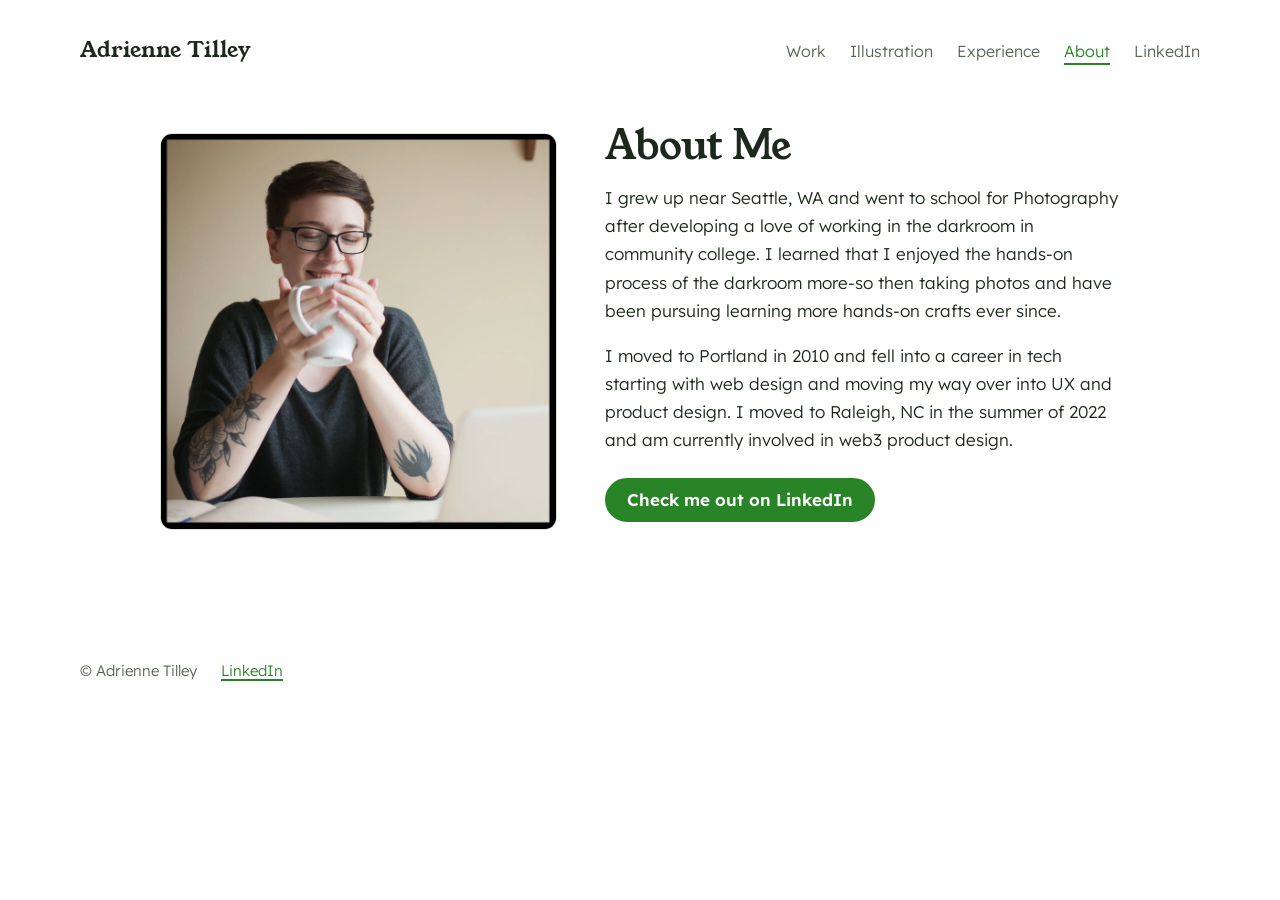
==== commit 21f69ffb: "Remove the Motion page and nav item Co-Authored-By: Claude Opus 5.5 <noreply@anthropic.com> Claude-S" ====
--- a/about-me/index.html
+++ b/about-me/index.html
@@ -17,9 +17,9 @@
 <header class="site-header"><div class="m-bar"><button type="button" class="m-open" aria-expanded="false" aria-controls="m-menu">Menu</button></div>
 <div class="m-menu" id="m-menu" hidden>
   <div class="m-top"><button type="button" class="m-close"><svg aria-hidden="true" width="14" height="14" viewBox="0 0 14 14" fill="none" stroke="currentColor" stroke-width="2" stroke-linecap="round"><path d="M2 2l10 10M12 2L2 12"/></svg>Close</button></div>
-  <nav class="m-links" aria-label="Main"><a href="../#work" class="m-item">Work</a><a href="../illustration/" class="m-item">Illustration</a><a href="../motion/" class="m-item">Motion</a><a href="../#experience" class="m-item">Experience</a><a href="../about-me/" class="m-item" aria-current="page">About</a><a href="https://www.linkedin.com/in/adrienne-tilley-713a1211a/" class="m-item">LinkedIn</a></nav>
+  <nav class="m-links" aria-label="Main"><a href="../#work" class="m-item">Work</a><a href="../illustration/" class="m-item">Illustration</a><a href="../#experience" class="m-item">Experience</a><a href="../about-me/" class="m-item" aria-current="page">About</a><a href="https://www.linkedin.com/in/adrienne-tilley-713a1211a/" class="m-item">LinkedIn</a></nav>
 </div>
-<div class="top"><a class="brand" href="../">Adrienne Tilley</a><nav class="d-nav" aria-label="Main"><a href="../#work">Work</a><a href="../illustration/">Illustration</a><a href="../motion/">Motion</a><a href="../#experience">Experience</a><a href="../about-me/" aria-current="page">About</a><a href="https://www.linkedin.com/in/adrienne-tilley-713a1211a/">LinkedIn</a></nav></div>
+<div class="top"><a class="brand" href="../">Adrienne Tilley</a><nav class="d-nav" aria-label="Main"><a href="../#work">Work</a><a href="../illustration/">Illustration</a><a href="../#experience">Experience</a><a href="../about-me/" aria-current="page">About</a><a href="https://www.linkedin.com/in/adrienne-tilley-713a1211a/">LinkedIn</a></nav></div>
 </header>
 <main class="inner">
 
--- a/style.css
+++ b/style.css
@@ -32,7 +32,7 @@
 hr { border: 0; border-top: 1.5px solid var(--rule); margin: 56px 0; }
 
 /* type scale: H1 40 / H2 30 / H3 22 */
-h1, h2, h3, h4 { font-family: var(--serif); font-weight: 400; color: var(--text); text-wrap: balance; }
+h1, h2, h3, h4 { font-family: var(--serif); font-weight: 400; color: var(--text); text-wrap: pretty; }
 h1 { font-size: 40px; line-height: 1.1; margin: 0 0 16px; }
 h2 { font-size: 30px; line-height: 1.2; margin: 56px 0 16px; }
 h3 { font-size: 22px; line-height: 1.25; margin: 40px 0 8px; }
@@ -94,7 +94,6 @@
 .m-menu.is-open .m-item:nth-child(3) { animation-delay: 280ms; }
 .m-menu.is-open .m-item:nth-child(4) { animation-delay: 330ms; }
 .m-menu.is-open .m-item:nth-child(5) { animation-delay: 380ms; }
-.m-menu.is-open .m-item:nth-child(6) { animation-delay: 430ms; }
 @media (prefers-reduced-motion: reduce) {
   .m-menu.is-open, .m-menu.is-open .m-item { animation: none; }
 }
@@ -104,7 +103,10 @@
 main { max-width: calc(var(--col) + 2 * var(--gutter)); margin: 0 auto; padding: 0 var(--gutter); }
 main.home { padding-bottom: 0; }
 main.inner { padding-top: 40px; padding-bottom: 24px; }
-main.inner > :where(h1, h2, h3, h4, p, ul, ol, dl) { max-width: 720px; }
+/* inner pages: text column centered on the page, text itself stays left-aligned */
+main.inner > :where(h1, h2, h3, h4, p, ul, ol, dl, hr) { max-width: 720px; margin-left: auto; margin-right: auto; }
+main.inner figcaption { margin-left: auto; margin-right: auto; }
+main.inner > .about { max-width: 960px; margin-left: auto; margin-right: auto; }
 main.inner > h1:first-child, main.inner > :first-child h1 { margin-top: 0; }
 
 /* ---------- home: hero ---------- */
@@ -132,8 +134,8 @@
 .cs-list { display: flex; flex-direction: column; gap: 64px; }
 .cs { display: flex; flex-wrap: wrap; align-items: center; gap: 24px 48px; margin: 0; }
 .cs-flip .cs-media { order: 2; }
-.cs-media { flex: 3 1 480px; min-width: 0; display: block; }
-.cs-text { flex: 2 1 320px; min-width: 0; }
+.cs-media { flex: 1 1 440px; min-width: 0; display: block; }
+.cs-text { flex: 1 1 360px; min-width: 0; }
 .case-img {
   width: 100%; aspect-ratio: 16 / 10; object-fit: cover; object-position: top;
   border: 2px solid var(--ink); border-radius: 20px; background: var(--paper);
@@ -196,7 +198,7 @@
 }
 
 /* ---------- inner pages ---------- */
-.lede { font-size: 18px; color: var(--muted); max-width: 720px; text-wrap: pretty; }
+.lede { font-size: 18px; color: var(--muted); text-wrap: pretty; }
 .dates-inline { font-family: var(--sans); font-size: 16px; color: var(--muted); margin-left: 8px; }
 .hint { color: var(--muted); }
 
@@ -216,7 +218,7 @@
 .masonry { columns: 3 260px; column-gap: 16px; margin: 32px 0; }
 .masonry figure { break-inside: avoid; margin: 0 0 16px; }
 
-.facts { display: grid; gap: 12px; margin: 24px 0 32px; padding: 20px 24px; background: var(--wash); border-radius: 16px; max-width: 720px; }
+.facts { display: grid; gap: 12px; margin: 24px 0 32px; padding: 20px 24px; background: var(--wash); border-radius: 16px; }
 .facts dt { font-weight: 600; color: var(--ink-deep); }
 .facts dd { margin: 0; }
 
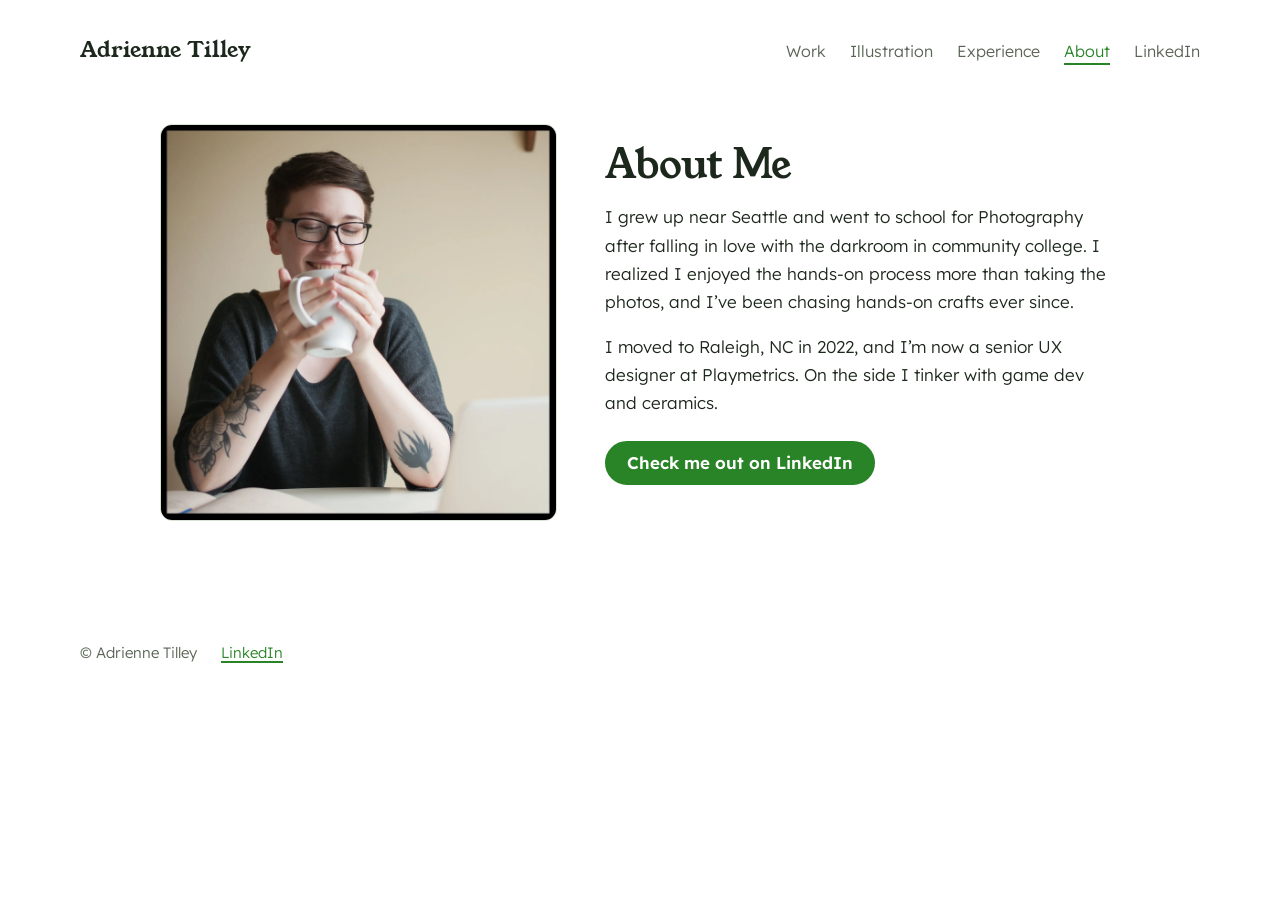
==== commit 44deba99: "Tighten case study and homepage copy Trimmed Clinetic, Yeeter, CollegeNET, CIVIC and About text; cut" ====
--- a/about-me/index.html
+++ b/about-me/index.html
@@ -17,18 +17,18 @@
 <header class="site-header"><div class="m-bar"><button type="button" class="m-open" aria-expanded="false" aria-controls="m-menu">Menu</button></div>
 <div class="m-menu" id="m-menu" hidden>
   <div class="m-top"><button type="button" class="m-close"><svg aria-hidden="true" width="14" height="14" viewBox="0 0 14 14" fill="none" stroke="currentColor" stroke-width="2" stroke-linecap="round"><path d="M2 2l10 10M12 2L2 12"/></svg>Close</button></div>
-  <nav class="m-links" aria-label="Main"><a href="../#work" class="m-item">Work</a><a href="../illustration/" class="m-item">Illustration</a><a href="../#experience" class="m-item">Experience</a><a href="../about-me/" class="m-item" aria-current="page">About</a><a href="https://www.linkedin.com/in/adrienne-tilley-713a1211a/" class="m-item">LinkedIn</a></nav>
+  <nav class="m-links" aria-label="Main"><a href="../#work" class="m-item">Work</a><a href="../#illustration" class="m-item">Illustration</a><a href="../#experience" class="m-item">Experience</a><a href="../about-me/" class="m-item" aria-current="page">About</a><a href="https://www.linkedin.com/in/adrienne-tilley-713a1211a/" class="m-item">LinkedIn</a></nav>
 </div>
-<div class="top"><a class="brand" href="../">Adrienne Tilley</a><nav class="d-nav" aria-label="Main"><a href="../#work">Work</a><a href="../illustration/">Illustration</a><a href="../#experience">Experience</a><a href="../about-me/" aria-current="page">About</a><a href="https://www.linkedin.com/in/adrienne-tilley-713a1211a/">LinkedIn</a></nav></div>
+<div class="top"><a class="brand" href="../">Adrienne Tilley</a><nav class="d-nav" aria-label="Main"><a href="../#work">Work</a><a href="../#illustration">Illustration</a><a href="../#experience">Experience</a><a href="../about-me/" aria-current="page">About</a><a href="https://www.linkedin.com/in/adrienne-tilley-713a1211a/">LinkedIn</a></nav></div>
 </header>
 <main class="inner">
 
 <div class="about">
-  <figure><img src="../images/adrienne-photo-154424.jpg" alt="Photo of Adrienne Tilley" loading="lazy"></figure>
+  <figure><a href="../images/adrienne-photo-154424.jpg" class="zoom"><img src="../images/adrienne-photo-154424.jpg" alt="Photo of Adrienne Tilley" loading="lazy"></a></figure>
   <div>
     <h1>About Me</h1>
-    <p>I grew up near Seattle, WA and went to school for Photography after developing a love of working in the darkroom in community college. I learned that I enjoyed the hands-on process of the darkroom more-so then taking photos and have been pursuing learning more hands-on crafts ever since.</p>
-    <p>I moved to Portland in 2010 and fell into a career in tech starting with web design and moving my way over into UX and product design. I moved to Raleigh, NC in the summer of 2022 and am currently involved in web3 product design.</p>
+    <p>I grew up near Seattle and went to school for Photography after falling in love with the darkroom in community college. I realized I enjoyed the hands-on process more than taking the photos, and I’ve been chasing hands-on crafts ever since.</p>
+    <p>I moved to Raleigh, NC in 2022, and I’m now a senior UX designer at Playmetrics. On the side I tinker with game dev and ceramics.</p>
     <p class="actions"><a class="btn" href="https://www.linkedin.com/in/adrienne-tilley-713a1211a/">Check me out on LinkedIn</a></p>
   </div>
 </div>
--- a/style.css
+++ b/style.css
@@ -206,6 +206,13 @@
 figure img { width: 100%; border: 1.5px solid var(--rule); border-radius: 12px; background: var(--paper); }
 figcaption { color: var(--muted); font-size: 15px; margin-top: 8px; max-width: 720px; }
 .zoom { cursor: zoom-in; display: block; }
+/* a lone image in a case study: 70% of the column, centered (groups stay full width) */
+@media (min-width: 901px) {
+  main.inner > figure { max-width: 784px; margin-left: auto; margin-right: auto; }
+}
+/* tall full-page screenshots: cap the height, click to see the whole thing */
+main.inner > figure img { width: auto; max-width: 100%; max-height: min(720px, 80vh); margin: 0 auto; object-fit: contain; }
+main.inner > figure figcaption { text-align: center; }
 
 .grid { display: grid; gap: 16px; margin: 32px 0; }
 .grid figure { margin: 0; }
@@ -246,5 +253,7 @@
 @media (max-width: 900px) { .site-footer { padding: 40px var(--gutter) 32px; } }
 
 /* ---------- lightbox ---------- */
-.lightbox { position: fixed; inset: 0; z-index: 100; padding: 24px; display: grid; place-items: center; cursor: zoom-out; background: rgba(255, 255, 255, 0.96); }
-.lightbox img { max-width: 100%; max-height: 100%; width: auto; border: 1.5px solid var(--rule); border-radius: 12px; }
+.lightbox { position: fixed; inset: 0; z-index: 100; padding: 24px; overflow: auto; cursor: zoom-out; background: rgba(255, 255, 255, 0.97); }
+.lightbox img { display: block; margin: 0 auto; max-width: min(100%, 1400px); width: auto; height: auto; border: 1.5px solid var(--rule); border-radius: 12px; }
+.lightbox.is-wide { display: grid; place-items: center; }
+.lightbox.is-wide img { max-height: 100%; }
